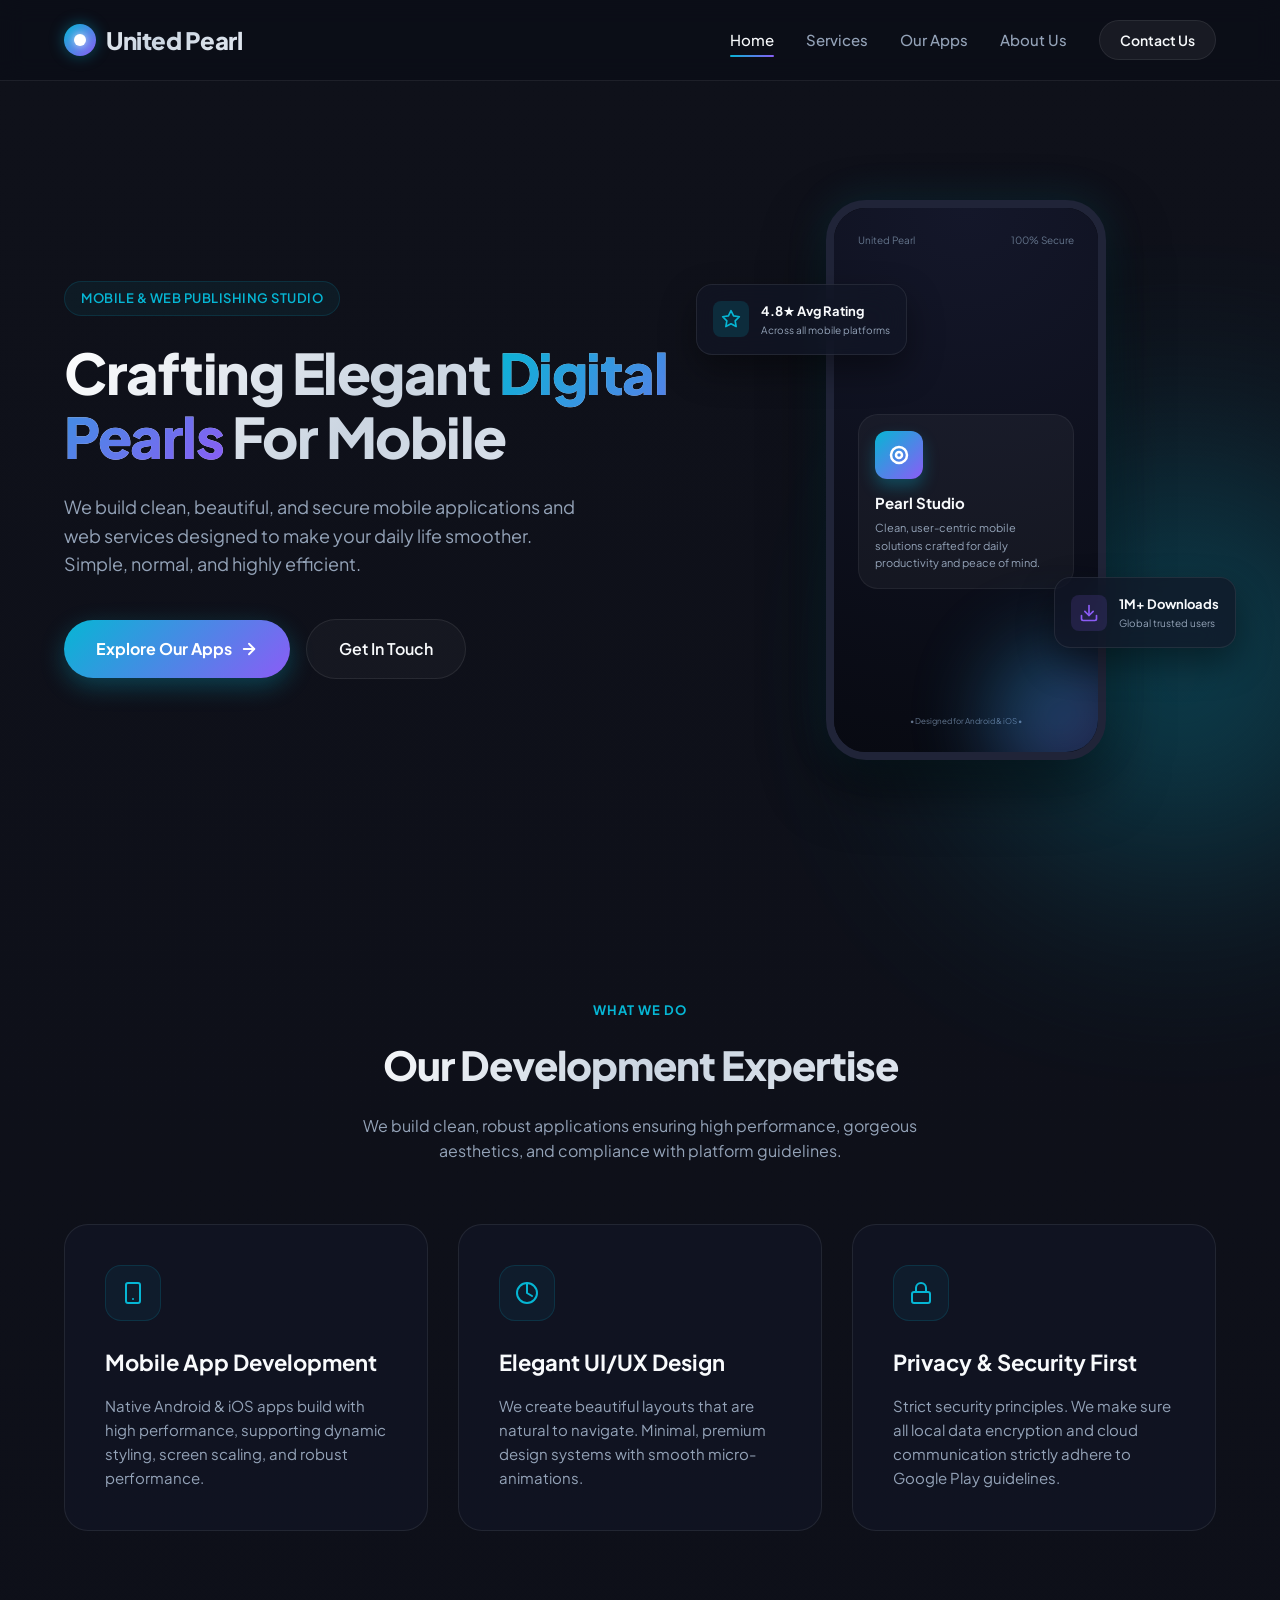
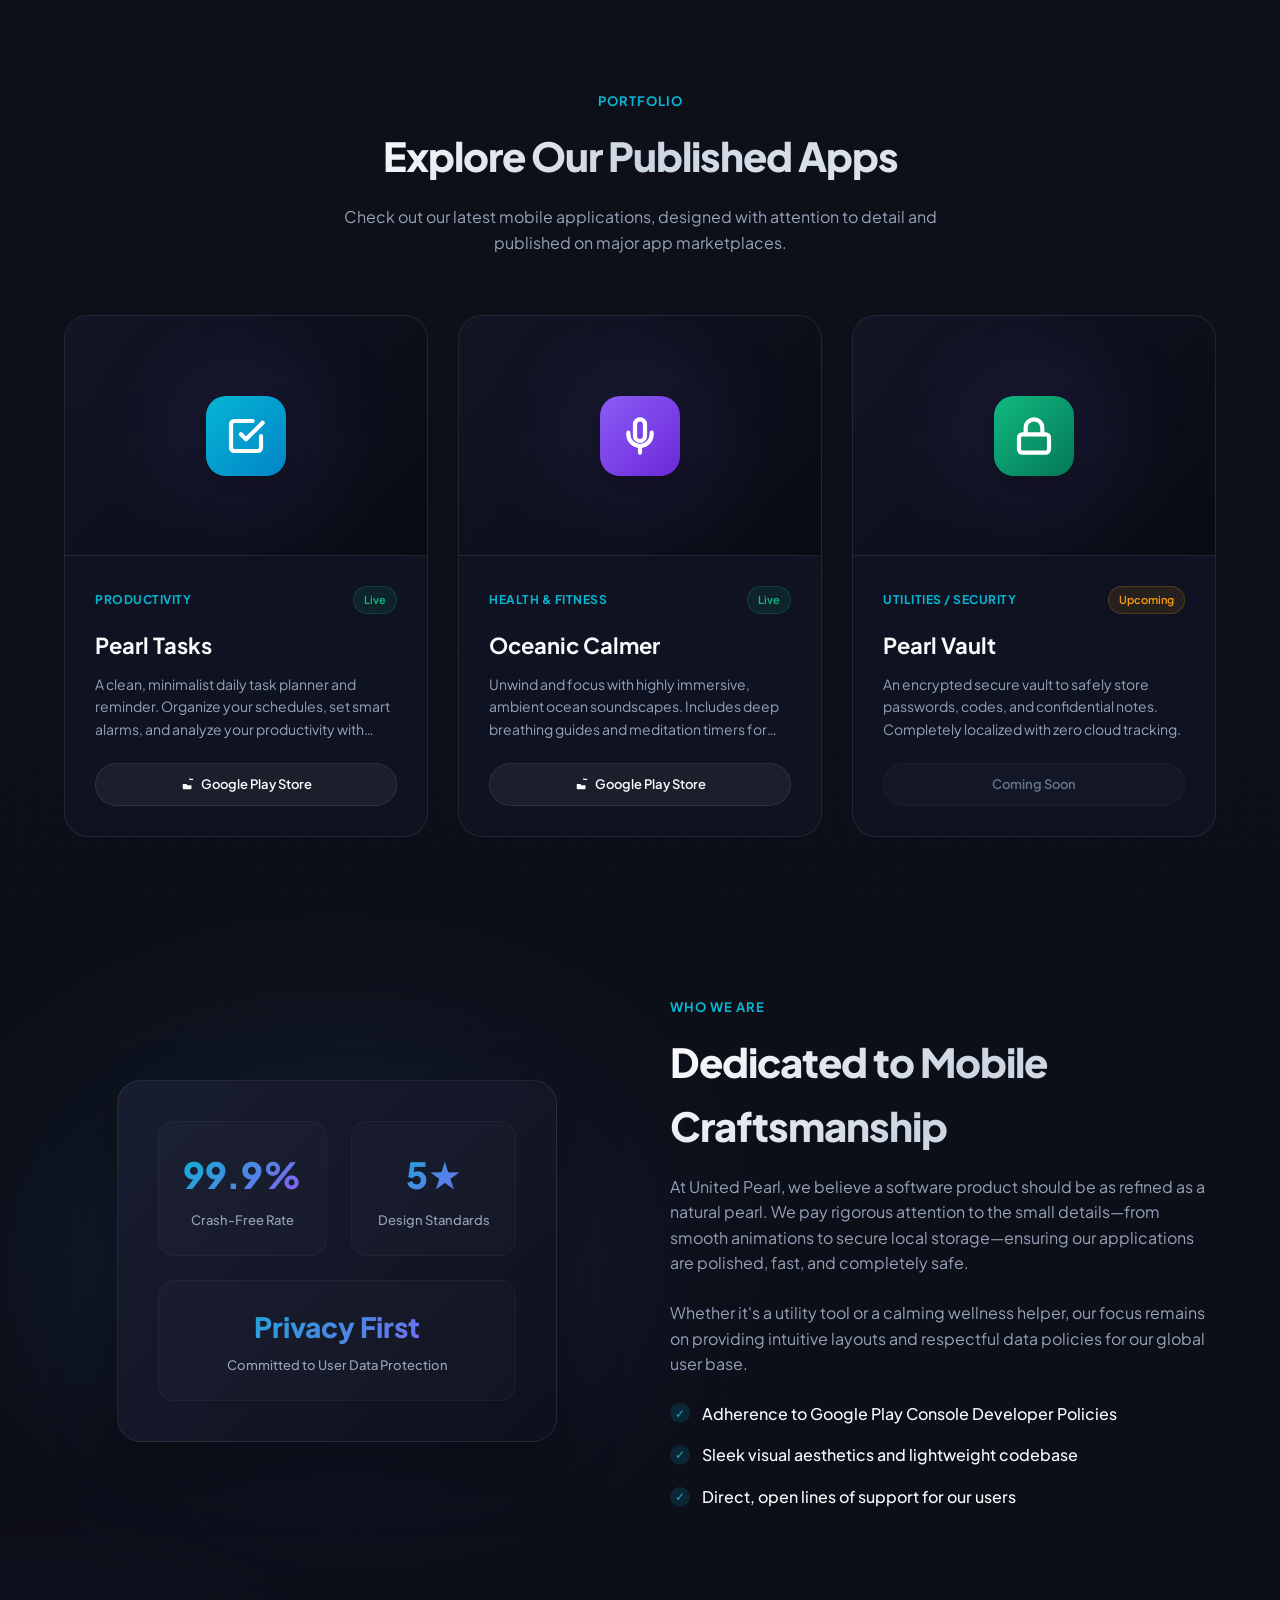
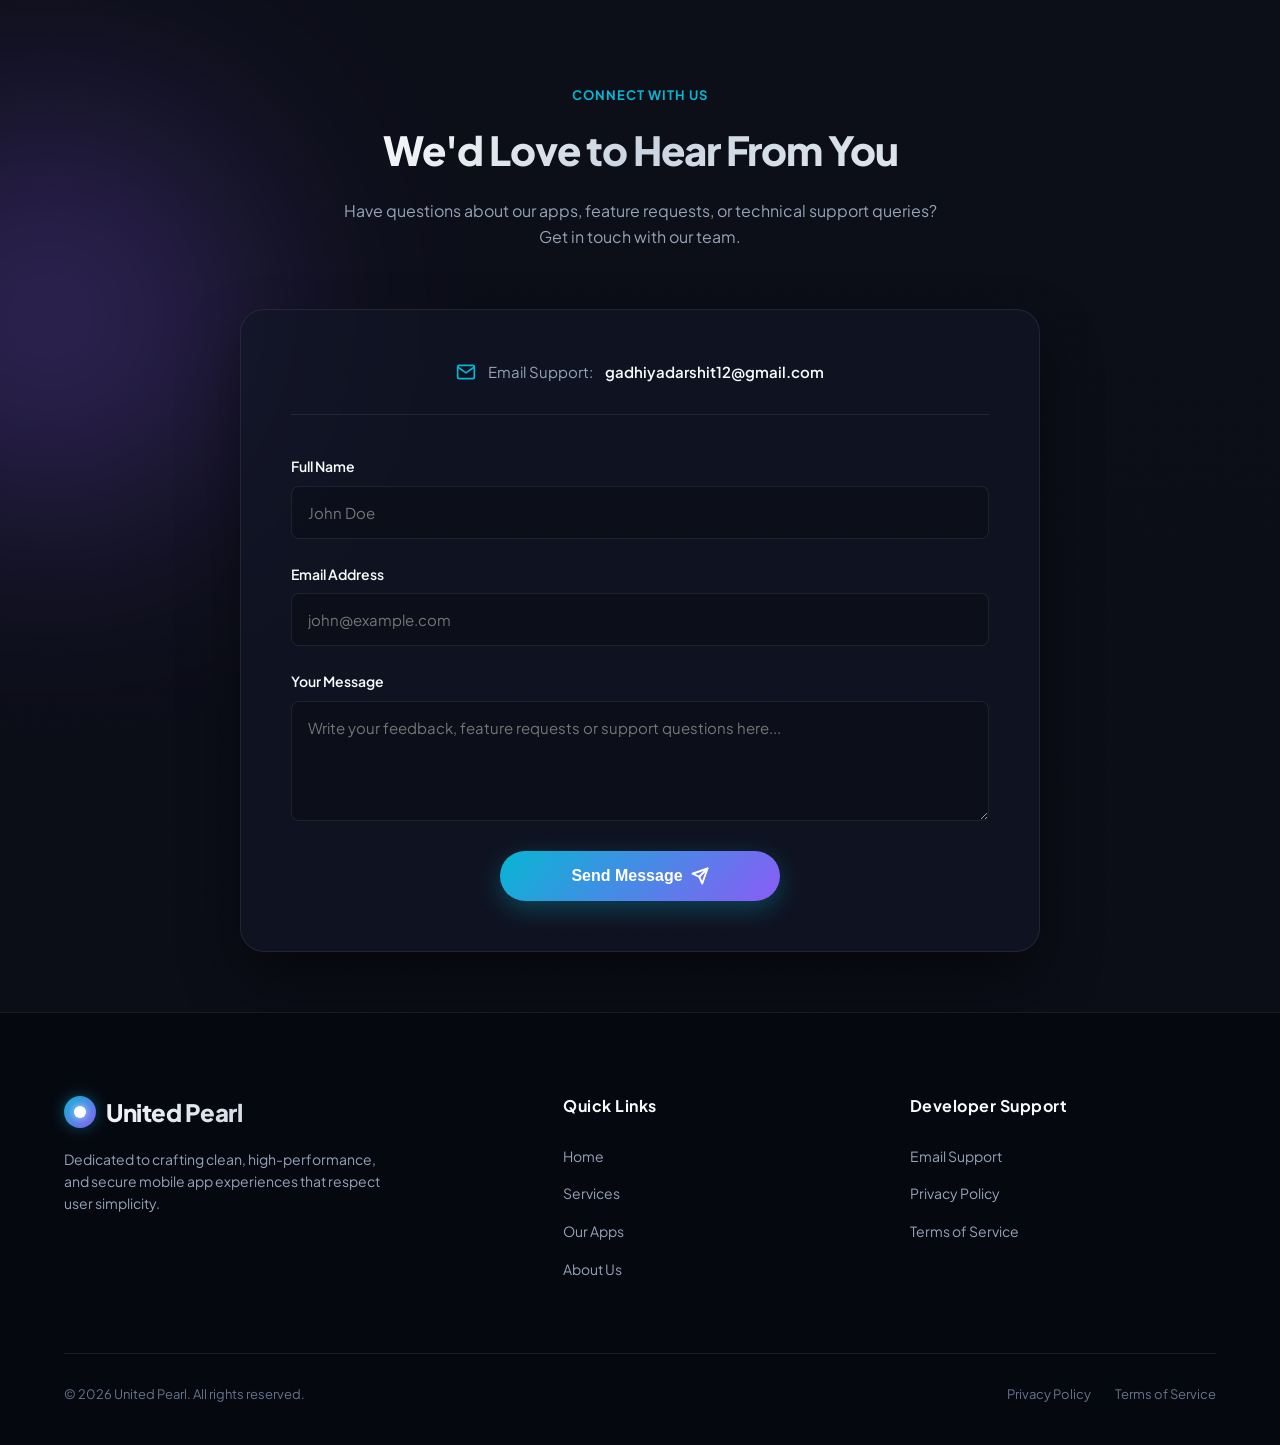
==== index.html @ fc84e96a "Initial commit of United Pearl developer website" ====
<!DOCTYPE html>
<html lang="en">
<head>
  <meta charset="UTF-8">
  <meta name="viewport" content="width=device-width, initial-scale=1.0">
  <title>United Pearl | Premium App Development Studio</title>
  
  <!-- SEO Meta Tags -->
  <meta name="description" content="United Pearl is a modern mobile app and software development studio. We design, craft, and publish high-performance, secure digital experiences for Android and iOS.">
  <meta name="keywords" content="United Pearl, Mobile Apps, Android Developer, iOS Developer, App Studio, Software Development, Privacy-focused Apps">
  <meta name="author" content="United Pearl">
  
  <!-- Favicon -->
  <link rel="icon" type="image/png" href="data:image/svg+xml;utf8,<svg xmlns='http://www.w3.org/2000/svg' viewBox='0 0 100 100'><circle cx='50' cy='50' r='40' fill='%2306b6d4'/><circle cx='50' cy='50' r='15' fill='white'/></svg>">

  <!-- Link Stylesheet -->
  <link rel="stylesheet" href="style.css">
</head>
<body>

  <!-- Background Orbs -->
  <div class="glow-orb-1"></div>
  <div class="glow-orb-2"></div>

  <!-- Navigation Header -->
  <header>
    <div class="container nav-container">
      <a href="index.html" class="logo" id="navLogo">
        <div class="logo-icon"></div>
        United Pearl
      </a>
      
      <button class="burger-menu" id="burgerToggle" aria-label="Toggle navigation menu">
        <span></span>
        <span></span>
        <span></span>
      </button>

      <ul class="nav-menu">
        <li><a href="#home" class="nav-link active">Home</a></li>
        <li><a href="#services" class="nav-link">Services</a></li>
        <li><a href="#apps" class="nav-link">Our Apps</a></li>
        <li><a href="#about" class="nav-link">About Us</a></li>
        <li><a href="#contact" class="btn-contact-nav">Contact Us</a></li>
      </ul>
    </div>
  </header>

  <!-- Hero Section -->
  <section id="home" class="hero">
    <div class="container hero-grid">
      <div class="hero-content">
        <span class="hero-tagline">Mobile & Web Publishing Studio</span>
        <h1 class="hero-title">Crafting Elegant <span>Digital Pearls</span> For Mobile</h1>
        <p class="hero-desc">We build clean, beautiful, and secure mobile applications and web services designed to make your daily life smoother. Simple, normal, and highly efficient.</p>
        <div class="hero-cta">
          <a href="#apps" class="btn-primary">
            Explore Our Apps
            <svg width="18" height="18" viewBox="0 0 24 24" fill="none" stroke="currentColor" stroke-width="2.5" stroke-linecap="round" stroke-linejoin="round"><line x1="5" y1="12" x2="19" y2="12"></line><polyline points="12 5 19 12 12 19"></polyline></svg>
          </a>
          <a href="#contact" class="btn-secondary">Get In Touch</a>
        </div>
      </div>
      
      <div class="hero-art-container">
        <!-- Floating Card 1 -->
        <div class="hero-floating-card card-1">
          <div class="floating-icon">
            <svg width="20" height="20" viewBox="0 0 24 24" fill="none" stroke="currentColor" stroke-width="2" stroke-linecap="round" stroke-linejoin="round"><polygon points="12 2 15.09 8.26 22 9.27 17 14.14 18.18 21.02 12 17.77 5.82 21.02 7 14.14 2 9.27 8.91 8.26 12 2"></polygon></svg>
          </div>
          <div>
            <div class="floating-text-title">4.8★ Avg Rating</div>
            <div class="floating-text-desc">Across all mobile platforms</div>
          </div>
        </div>

        <!-- Phone Mockup -->
        <div class="hero-phone-mockup">
          <div class="hero-phone-screen">
            <div class="phone-header">
              <span>United Pearl</span>
              <span>100% Secure</span>
            </div>
            
            <div class="phone-home-card">
              <div class="phone-icon-large">
                <svg width="24" height="24" viewBox="0 0 24 24" fill="none" stroke="white" stroke-width="2.5"><circle cx='12' cy='12' r='8'/><circle cx='12' cy='12' r='3'/></svg>
              </div>
              <div class="phone-app-title">Pearl Studio</div>
              <div class="phone-app-desc">Clean, user-centric mobile solutions crafted for daily productivity and peace of mind.</div>
            </div>
            
            <div class="phone-header" style="justify-content: center; font-size: 8px;">
              <span>• Designed for Android & iOS •</span>
            </div>
          </div>
          <div class="phone-glow-elements"></div>
        </div>

        <!-- Floating Card 2 -->
        <div class="hero-floating-card card-2">
          <div class="floating-icon" style="color: var(--accent-secondary); background: rgba(139, 92, 246, 0.15)">
            <svg width="20" height="20" viewBox="0 0 24 24" fill="none" stroke="currentColor" stroke-width="2" stroke-linecap="round" stroke-linejoin="round"><path d="M21 15v4a2 2 0 0 1-2 2H5a2 2 0 0 1-2-2v-4"></path><polyline points="7 10 12 15 17 10"></polyline><line x1="12" y1="15" x2="12" y2="3"></line></svg>
          </div>
          <div>
            <div class="floating-text-title">1M+ Downloads</div>
            <div class="floating-text-desc">Global trusted users</div>
          </div>
        </div>
      </div>
    </div>
  </section>

  <!-- Services Section -->
  <section id="services">
    <div class="container">
      <div class="section-header">
        <span class="section-tag">What We Do</span>
        <h2 class="section-title">Our Development Expertise</h2>
        <p class="section-desc">We build clean, robust applications ensuring high performance, gorgeous aesthetics, and compliance with platform guidelines.</p>
      </div>

      <div class="services-grid">
        <!-- Service 1 -->
        <div class="service-card">
          <div class="service-icon">
            <svg width="24" height="24" viewBox="0 0 24 24" fill="none" stroke="currentColor" stroke-width="2" stroke-linecap="round" stroke-linejoin="round"><rect x="5" y="2" width="14" height="20" rx="2" ry="2"></rect><line x1="12" y1="18" x2="12.01" y2="18"></line></svg>
          </div>
          <h3 class="service-title">Mobile App Development</h3>
          <p class="service-desc">Native Android & iOS apps build with high performance, supporting dynamic styling, screen scaling, and robust performance.</p>
        </div>

        <!-- Service 2 -->
        <div class="service-card">
          <div class="service-icon">
            <svg width="24" height="24" viewBox="0 0 24 24" fill="none" stroke="currentColor" stroke-width="2" stroke-linecap="round" stroke-linejoin="round"><path d="M12 22C17.5228 22 22 17.5228 22 12C22 6.47715 17.5228 2 12 2C6.47715 2 2 6.47715 2 12C2 17.5228 6.47715 22 12 22Z"></path><path d="M12 2V12L17 15"></path></svg>
          </div>
          <h3 class="service-title">Elegant UI/UX Design</h3>
          <p class="service-desc">We create beautiful layouts that are natural to navigate. Minimal, premium design systems with smooth micro-animations.</p>
        </div>

        <!-- Service 3 -->
        <div class="service-card">
          <div class="service-icon">
            <svg width="24" height="24" viewBox="0 0 24 24" fill="none" stroke="currentColor" stroke-width="2" stroke-linecap="round" stroke-linejoin="round"><rect x="3" y="11" width="18" height="11" rx="2" ry="2"></rect><path d="M7 11V7a5 5 0 0 1 10 0v4"></path></svg>
          </div>
          <h3 class="service-title">Privacy & Security First</h3>
          <p class="service-desc">Strict security principles. We make sure all local data encryption and cloud communication strictly adhere to Google Play guidelines.</p>
        </div>
      </div>
    </div>
  </section>

  <!-- Our Apps Section -->
  <section id="apps">
    <div class="container">
      <div class="section-header">
        <span class="section-tag">Portfolio</span>
        <h2 class="section-title">Explore Our Published Apps</h2>
        <p class="section-desc">Check out our latest mobile applications, designed with attention to detail and published on major app marketplaces.</p>
      </div>

      <div class="portfolio-grid">
        <!-- App 1: Pearl Tasks -->
        <div class="app-card">
          <div class="app-preview-box">
            <div class="app-showcase-icon icon-pearl-task">
              <svg width="40" height="40" viewBox="0 0 24 24" fill="none" stroke="currentColor" stroke-width="2.5" stroke-linecap="round" stroke-linejoin="round"><polyline points="9 11 12 14 22 4"></polyline><path d="M21 12v7a2 2 0 0 1-2 2H5a2 2 0 0 1-2-2V5a2 2 0 0 1 2-2h11"></path></svg>
            </div>
          </div>
          <div class="app-details">
            <div class="app-meta">
              <span class="app-category">Productivity</span>
              <span class="app-badge-status status-live">Live</span>
            </div>
            <h3 class="app-card-title">Pearl Tasks</h3>
            <p class="app-card-desc">A clean, minimalist daily task planner and reminder. Organize your schedules, set smart alarms, and analyze your productivity with clean stats.</p>
            <div class="app-links">
              <a href="#" class="btn-app-store primary">
                <svg width="14" height="14" viewBox="0 0 24 24" fill="currentColor"><path d="M3 5.25v13.5c0 .69.56 1.25 1.25 1.25H10v-8H3zm11.25-8H14v8h7V4.25c0-.69-.56-1.25-1.25-1.25h-5.5zM3 14v5.75c0 .69.56 1.25 1.25 1.25h12.5c.69 0 1.25-.56 1.25-1.25V14H3z"/></svg>
                Google Play Store
              </a>
            </div>
          </div>
        </div>

        <!-- App 2: Oceanic Calmer -->
        <div class="app-card">
          <div class="app-preview-box">
            <div class="app-showcase-icon icon-pearl-sound">
              <svg width="40" height="40" viewBox="0 0 24 24" fill="none" stroke="currentColor" stroke-width="2.5" stroke-linecap="round" stroke-linejoin="round"><path d="M12 2a3 3 0 0 0-3 3v7a3 3 0 0 0 6 0V5a3 3 0 0 0-3-3Z"></path><path d="M19 10v1a7 7 0 0 1-14 0v-1"></path><line x1="12" y1="19" x2="12" y2="22"></line></svg>
            </div>
          </div>
          <div class="app-details">
            <div class="app-meta">
              <span class="app-category">Health & Fitness</span>
              <span class="app-badge-status status-live">Live</span>
            </div>
            <h3 class="app-card-title">Oceanic Calmer</h3>
            <p class="app-card-desc">Unwind and focus with highly immersive, ambient ocean soundscapes. Includes deep breathing guides and meditation timers for stress relief.</p>
            <div class="app-links">
              <a href="#" class="btn-app-store primary">
                <svg width="14" height="14" viewBox="0 0 24 24" fill="currentColor"><path d="M3 5.25v13.5c0 .69.56 1.25 1.25 1.25H10v-8H3zm11.25-8H14v8h7V4.25c0-.69-.56-1.25-1.25-1.25h-5.5zM3 14v5.75c0 .69.56 1.25 1.25 1.25h12.5c.69 0 1.25-.56 1.25-1.25V14H3z"/></svg>
                Google Play Store
              </a>
            </div>
          </div>
        </div>

        <!-- App 3: Pearl Vault -->
        <div class="app-card">
          <div class="app-preview-box">
            <div class="app-showcase-icon icon-pearl-wallet">
              <svg width="40" height="40" viewBox="0 0 24 24" fill="none" stroke="currentColor" stroke-width="2.5" stroke-linecap="round" stroke-linejoin="round"><rect x="3" y="11" width="18" height="11" rx="2" ry="2"></rect><path d="M7 11V7a5 5 0 0 1 10 0v4"></path></svg>
            </div>
          </div>
          <div class="app-details">
            <div class="app-meta">
              <span class="app-category">Utilities / Security</span>
              <span class="app-badge-status status-upcoming">Upcoming</span>
            </div>
            <h3 class="app-card-title">Pearl Vault</h3>
            <p class="app-card-desc">An encrypted secure vault to safely store passwords, codes, and confidential notes. Completely localized with zero cloud tracking.</p>
            <div class="app-links">
              <a href="#" class="btn-app-store muted" onclick="return false;">
                Coming Soon
              </a>
            </div>
          </div>
        </div>
      </div>
    </div>
  </section>

  <!-- About Section -->
  <section id="about">
    <div class="container about-grid">
      <div class="about-img-frame">
        <div class="about-img-backdrop"></div>
        <div class="about-visual">
          <div class="about-stat-row">
            <div class="stat-item">
              <div class="stat-number">99.9%</div>
              <div class="stat-label">Crash-Free Rate</div>
            </div>
            <div class="stat-item">
              <div class="stat-number">5★</div>
              <div class="stat-label">Design Standards</div>
            </div>
            <div class="stat-item" style="grid-column: span 2;">
              <div class="stat-number" style="font-size: 28px;">Privacy First</div>
              <div class="stat-label">Committed to User Data Protection</div>
            </div>
          </div>
        </div>
      </div>

      <div class="about-content">
        <span class="section-tag" style="text-align: left; margin-left: 0;">Who We Are</span>
        <h2 class="section-title" style="text-align: left; margin-left: 0;">Dedicated to Mobile Craftsmanship</h2>
        <p>At United Pearl, we believe a software product should be as refined as a natural pearl. We pay rigorous attention to the small details—from smooth animations to secure local storage—ensuring our applications are polished, fast, and completely safe.</p>
        <p>Whether it's a utility tool or a calming wellness helper, our focus remains on providing intuitive layouts and respectful data policies for our global user base.</p>
        
        <ul class="about-features">
          <li>
            <span>✓</span> Adherence to Google Play Console Developer Policies
          </li>
          <li>
            <span>✓</span> Sleek visual aesthetics and lightweight codebase
          </li>
          <li>
            <span>✓</span> Direct, open lines of support for our users
          </li>
        </ul>
      </div>
    </div>
  </section>

  <!-- Contact Section -->
  <section id="contact">
    <div class="container">
      <div class="section-header">
        <span class="section-tag">Connect With Us</span>
        <h2 class="section-title">We'd Love to Hear From You</h2>
        <p class="section-desc">Have questions about our apps, feature requests, or technical support queries? Get in touch with our team.</p>
      </div>

      <div class="contact-container">
        <div class="contact-info-summary">
          <div class="contact-item">
            <svg width="20" height="20" viewBox="0 0 24 24" fill="none" stroke="currentColor" stroke-width="2" stroke-linecap="round" stroke-linejoin="round"><path d="M4 4h16c1.1 0 2 .9 2 2v12c0 1.1-.9 2-2 2H4c-1.1 0-2-.9-2-2V6c0-1.1.9-2 2-2z"></path><polyline points="22,6 12,13 2,6"></polyline></svg>
            <span>Email Support:</span>
            <a href="mailto:gadhiyadarshit12@gmail.com">gadhiyadarshit12@gmail.com</a>
          </div>
        </div>

        <form id="contactForm" novalidate>
          <div class="form-group">
            <label for="name" class="form-label">Full Name</label>
            <input type="text" id="name" class="form-control" placeholder="John Doe" required>
          </div>

          <div class="form-group">
            <label for="email" class="form-label">Email Address</label>
            <input type="email" id="email" class="form-control" placeholder="john@example.com" required>
          </div>

          <div class="form-group">
            <label for="message" class="form-label">Your Message</label>
            <textarea id="message" class="form-control" placeholder="Write your feedback, feature requests or support questions here..." required></textarea>
          </div>

          <div class="form-submit-container">
            <button type="submit" class="btn-primary btn-submit">
              Send Message
              <svg width="18" height="18" viewBox="0 0 24 24" fill="none" stroke="currentColor" stroke-width="2.5" stroke-linecap="round" stroke-linejoin="round"><line x1="22" y1="2" x2="11" y2="13"></line><polygon points="22 2 15 22 11 13 2 9 22 2"></polygon></svg>
            </button>
          </div>
          
          <div id="formMessage" class="form-message"></div>
        </form>
      </div>
    </div>
  </section>

  <!-- Footer -->
  <footer>
    <div class="container">
      <div class="footer-grid">
        <div>
          <a href="index.html" class="logo" style="margin-bottom: 16px;">
            <div class="logo-icon"></div>
            United Pearl
          </a>
          <p class="footer-brand-desc">Dedicated to crafting clean, high-performance, and secure mobile app experiences that respect user simplicity.</p>
        </div>
        
        <div>
          <h4 class="footer-title">Quick Links</h4>
          <ul class="footer-links">
            <li><a href="#home">Home</a></li>
            <li><a href="#services">Services</a></li>
            <li><a href="#apps">Our Apps</a></li>
            <li><a href="#about">About Us</a></li>
          </ul>
        </div>
        
        <div>
          <h4 class="footer-title">Developer Support</h4>
          <ul class="footer-links">
            <li><a href="mailto:gadhiyadarshit12@gmail.com">Email Support</a></li>
            <li><a href="privacy.html">Privacy Policy</a></li>
            <li><a href="terms.html">Terms of Service</a></li>
          </ul>
        </div>
      </div>

      <div class="footer-bottom">
        <span class="footer-copy">&copy; 2026 United Pearl. All rights reserved.</span>
        <div class="footer-meta-links">
          <a href="privacy.html">Privacy Policy</a>
          <a href="terms.html">Terms of Service</a>
        </div>
      </div>
    </div>
  </footer>

  <!-- Include Script -->
  <script src="script.js"></script>
</body>
</html>
---- style.css ----
/* Import Plus Jakarta Sans from Google Fonts */
@import url('https://fonts.googleapis.com/css2?family=Plus+Jakarta+Sans:wght@300;400;500;600;700;800&display=swap');

:root {
  --font-sans: 'Plus Jakarta Sans', -apple-system, BlinkMacSystemFont, 'Segoe UI', Roboto, Oxygen, Ubuntu, Cantarell, sans-serif;
  
  /* Color Palette - Pearl-themed Dark Mode */
  --bg-main: #0b0d17;
  --bg-surface: rgba(18, 22, 38, 0.7);
  --bg-surface-hover: rgba(28, 34, 56, 0.9);
  --border-color: rgba(255, 255, 255, 0.08);
  --border-focus: rgba(6, 182, 212, 0.5);
  
  /* Accent Colors */
  --accent-primary: #06b6d4;     /* Electric Cyan */
  --accent-secondary: #8b5cf6;   /* Purple Pearl */
  --accent-glow: rgba(6, 182, 212, 0.15);
  --accent-glow-purple: rgba(139, 92, 246, 0.15);
  
  /* Text Colors */
  --text-primary: #f8fafc;       /* Off-White */
  --text-secondary: #94a3b8;     /* Slate Gray */
  --text-muted: #64748b;         /* Dark Slate Gray */
  
  /* Gradients */
  --grad-primary: linear-gradient(135deg, #06b6d4 0%, #8b5cf6 100%);
  --grad-pearl: linear-gradient(135deg, #ffffff 0%, #cbd5e1 50%, #e2e8f0 100%);
  --grad-dark: linear-gradient(180deg, #0f111a 0%, #0b0d17 100%);
  
  /* Sizes & Spacing */
  --radius-sm: 8px;
  --radius-md: 16px;
  --radius-lg: 24px;
  
  --transition-fast: 0.2s cubic-bezier(0.4, 0, 0.2, 1);
  --transition-normal: 0.3s cubic-bezier(0.4, 0, 0.2, 1);
}

/* Base resets & styles */
* {
  box-sizing: border-box;
  margin: 0;
  padding: 0;
}

html {
  scroll-behavior: smooth;
}

body {
  font-family: var(--font-sans);
  background-color: var(--bg-main);
  background-image: var(--grad-dark);
  color: var(--text-primary);
  line-height: 1.6;
  overflow-x: hidden;
  position: relative;
  min-height: 100vh;
}

/* Background Glowing Orbs */
.glow-orb-1, .glow-orb-2 {
  position: absolute;
  width: 400px;
  height: 400px;
  border-radius: 50%;
  filter: blur(120px);
  z-index: -1;
  pointer-events: none;
  opacity: 0.3;
}

.glow-orb-1 {
  background: var(--accent-primary);
  top: 10%;
  right: -100px;
}

.glow-orb-2 {
  background: var(--accent-secondary);
  bottom: 20%;
  left: -150px;
}

/* Utility Layouts */
.container {
  width: 100%;
  max-width: 1200px;
  margin: 0 auto;
  padding: 0 24px;
}

section {
  padding: 100px 0 60px 0;
  position: relative;
}

/* Navigation Bar */
header {
  position: fixed;
  top: 0;
  left: 0;
  right: 0;
  z-index: 1000;
  background: rgba(11, 13, 23, 0.7);
  backdrop-filter: blur(12px);
  -webkit-backdrop-filter: blur(12px);
  border-bottom: 1px solid var(--border-color);
  transition: var(--transition-fast);
}

header.scrolled {
  background: rgba(8, 10, 18, 0.9);
  padding: 8px 0;
  box-shadow: 0 10px 30px rgba(0, 0, 0, 0.3);
}

.nav-container {
  display: flex;
  justify-content: space-between;
  align-items: center;
  height: 80px;
  transition: var(--transition-fast);
}

header.scrolled .nav-container {
  height: 64px;
}

.logo {
  display: flex;
  align-items: center;
  gap: 10px;
  text-decoration: none;
  font-weight: 800;
  font-size: 24px;
  background: var(--grad-pearl);
  -webkit-background-clip: text;
  -webkit-text-fill-color: transparent;
  letter-spacing: -0.5px;
}

.logo-icon {
  width: 32px;
  height: 32px;
  background: var(--grad-primary);
  border-radius: 50%;
  display: flex;
  align-items: center;
  justify-content: center;
  position: relative;
  box-shadow: 0 0 15px rgba(6, 182, 212, 0.4);
}

.logo-icon::after {
  content: '';
  width: 12px;
  height: 12px;
  background: #fff;
  border-radius: 50%;
  box-shadow: 0 0 8px rgba(255, 255, 255, 0.8);
}

.nav-menu {
  display: flex;
  list-style: none;
  gap: 32px;
  align-items: center;
}

.nav-link {
  text-decoration: none;
  color: var(--text-secondary);
  font-size: 15px;
  font-weight: 500;
  transition: var(--transition-fast);
  position: relative;
  padding: 8px 0;
}

.nav-link:hover, .nav-link.active {
  color: var(--text-primary);
}

.nav-link::after {
  content: '';
  position: absolute;
  bottom: 0;
  left: 0;
  width: 0;
  height: 2px;
  background: var(--grad-primary);
  transition: var(--transition-fast);
  border-radius: 2px;
}

.nav-link:hover::after, .nav-link.active::after {
  width: 100%;
}

.btn-contact-nav {
  background: rgba(255, 255, 255, 0.05);
  border: 1px solid var(--border-color);
  color: var(--text-primary);
  padding: 10px 20px;
  border-radius: 30px;
  font-weight: 600;
  font-size: 14px;
  cursor: pointer;
  transition: var(--transition-fast);
  text-decoration: none;
}

.btn-contact-nav:hover {
  background: var(--text-primary);
  color: var(--bg-main);
  box-shadow: 0 4px 20px rgba(255, 255, 255, 0.1);
  transform: translateY(-1px);
}

/* Burger Menu button */
.burger-menu {
  display: none;
  flex-direction: column;
  justify-content: space-between;
  width: 24px;
  height: 18px;
  background: transparent;
  border: none;
  cursor: pointer;
  z-index: 1001;
}

.burger-menu span {
  width: 100%;
  height: 2px;
  background-color: var(--text-primary);
  border-radius: 2px;
  transition: var(--transition-fast);
}

/* Hero Section */
.hero {
  min-height: 100vh;
  display: flex;
  align-items: center;
  padding-top: 120px;
  position: relative;
}

.hero-grid {
  display: grid;
  grid-template-columns: 1.1fr 0.9fr;
  gap: 40px;
  align-items: center;
}

.hero-tagline {
  display: inline-block;
  padding: 6px 16px;
  background: rgba(6, 182, 212, 0.06);
  border: 1px solid rgba(6, 182, 212, 0.15);
  color: var(--accent-primary);
  border-radius: 100px;
  font-size: 13px;
  font-weight: 600;
  margin-bottom: 24px;
  letter-spacing: 0.5px;
  text-transform: uppercase;
}

.hero-title {
  font-size: 56px;
  font-weight: 800;
  line-height: 1.15;
  margin-bottom: 24px;
  letter-spacing: -1.5px;
  background: var(--grad-pearl);
  -webkit-background-clip: text;
  -webkit-text-fill-color: transparent;
}

.hero-title span {
  background: var(--grad-primary);
  -webkit-background-clip: text;
  -webkit-text-fill-color: transparent;
}

.hero-desc {
  font-size: 18px;
  color: var(--text-secondary);
  margin-bottom: 40px;
  max-width: 520px;
}

.hero-cta {
  display: flex;
  gap: 16px;
  align-items: center;
}

.btn-primary {
  background: var(--grad-primary);
  color: #fff;
  border: none;
  padding: 16px 32px;
  border-radius: 30px;
  font-size: 16px;
  font-weight: 700;
  cursor: pointer;
  transition: var(--transition-normal);
  text-decoration: none;
  box-shadow: 0 8px 25px rgba(6, 182, 212, 0.3);
  display: inline-flex;
  align-items: center;
  gap: 8px;
}

.btn-primary:hover {
  transform: translateY(-2px);
  box-shadow: 0 12px 30px rgba(6, 182, 212, 0.5);
}

.btn-secondary {
  background: rgba(255, 255, 255, 0.03);
  border: 1px solid var(--border-color);
  color: var(--text-primary);
  padding: 16px 32px;
  border-radius: 30px;
  font-size: 16px;
  font-weight: 600;
  cursor: pointer;
  transition: var(--transition-normal);
  text-decoration: none;
  display: inline-flex;
  align-items: center;
  gap: 8px;
}

.btn-secondary:hover {
  background: rgba(255, 255, 255, 0.08);
  border-color: var(--text-secondary);
  transform: translateY(-2px);
}

/* Hero Art - Premium Pearl Display */
.hero-art-container {
  display: flex;
  justify-content: center;
  align-items: center;
  position: relative;
}

.hero-phone-mockup {
  position: relative;
  width: 280px;
  height: 560px;
  background: #06070d;
  border: 8px solid #202438;
  border-radius: 40px;
  box-shadow: 0 25px 60px rgba(0, 0, 0, 0.6), 
              0 0 40px rgba(6, 182, 212, 0.15);
  overflow: hidden;
  z-index: 2;
}

.hero-phone-screen {
  width: 100%;
  height: 100%;
  background: radial-gradient(circle at top, #14172a 0%, #080a12 100%);
  display: flex;
  flex-direction: column;
  justify-content: space-between;
  padding: 24px;
}

.phone-header {
  display: flex;
  justify-content: space-between;
  align-items: center;
  font-size: 10px;
  color: var(--text-muted);
}

.phone-home-card {
  background: rgba(255, 255, 255, 0.04);
  border: 1px solid rgba(255, 255, 255, 0.06);
  border-radius: 20px;
  padding: 16px;
  margin-top: 40px;
}

.phone-icon-large {
  width: 48px;
  height: 48px;
  background: var(--grad-primary);
  border-radius: 12px;
  margin-bottom: 12px;
  display: flex;
  align-items: center;
  justify-content: center;
  box-shadow: 0 8px 16px rgba(6, 182, 212, 0.3);
}

.phone-app-title {
  font-size: 15px;
  font-weight: 700;
  margin-bottom: 4px;
}

.phone-app-desc {
  font-size: 11px;
  color: var(--text-secondary);
}

.phone-glow-elements {
  position: absolute;
  width: 150px;
  height: 150px;
  background: var(--grad-primary);
  filter: blur(40px);
  border-radius: 50%;
  bottom: -40px;
  right: -40px;
  opacity: 0.4;
  pointer-events: none;
}

.hero-floating-card {
  position: absolute;
  background: var(--bg-surface);
  backdrop-filter: blur(16px);
  border: 1px solid var(--border-color);
  padding: 16px;
  border-radius: 16px;
  display: flex;
  align-items: center;
  gap: 12px;
  box-shadow: 0 15px 35px rgba(0, 0, 0, 0.4);
  z-index: 3;
}

.hero-floating-card.card-1 {
  top: 15%;
  left: -20px;
  animation: float 5s ease-in-out infinite;
}

.hero-floating-card.card-2 {
  bottom: 20%;
  right: -20px;
  animation: float 5s ease-in-out infinite 2.5s;
}

.floating-icon {
  width: 36px;
  height: 36px;
  background: rgba(6, 182, 212, 0.15);
  border-radius: 8px;
  display: flex;
  align-items: center;
  justify-content: center;
  color: var(--accent-primary);
}

.floating-text-title {
  font-size: 13px;
  font-weight: 700;
}

.floating-text-desc {
  font-size: 10px;
  color: var(--text-secondary);
}

@keyframes float {
  0%, 100% {
    transform: translateY(0);
  }
  50% {
    transform: translateY(-10px);
  }
}

/* Section Header styling */
.section-header {
  text-align: center;
  max-width: 600px;
  margin: 0 auto 60px auto;
}

.section-tag {
  color: var(--accent-primary);
  font-size: 13px;
  font-weight: 700;
  letter-spacing: 1px;
  text-transform: uppercase;
  margin-bottom: 12px;
  display: block;
}

.section-title {
  font-size: 40px;
  font-weight: 800;
  letter-spacing: -1px;
  background: var(--grad-pearl);
  -webkit-background-clip: text;
  -webkit-text-fill-color: transparent;
  margin-bottom: 16px;
}

.section-desc {
  color: var(--text-secondary);
  font-size: 16px;
}

/* Services / Features Section */
.services-grid {
  display: grid;
  grid-template-columns: repeat(auto-fit, minmax(320px, 1fr));
  gap: 30px;
}

.service-card {
  background: var(--bg-surface);
  border: 1px solid var(--border-color);
  padding: 40px;
  border-radius: var(--radius-lg);
  transition: var(--transition-normal);
  position: relative;
  overflow: hidden;
}

.service-card::before {
  content: '';
  position: absolute;
  top: 0;
  left: 0;
  width: 100%;
  height: 100%;
  background: linear-gradient(180deg, rgba(6, 182, 212, 0.05) 0%, rgba(0,0,0,0) 100%);
  opacity: 0;
  transition: var(--transition-normal);
}

.service-card:hover {
  transform: translateY(-5px);
  border-color: rgba(6, 182, 212, 0.3);
  background: var(--bg-surface-hover);
  box-shadow: 0 20px 40px rgba(0, 0, 0, 0.3), 
              0 0 25px rgba(6, 182, 212, 0.05);
}

.service-card:hover::before {
  opacity: 1;
}

.service-icon {
  width: 56px;
  height: 56px;
  background: rgba(6, 182, 212, 0.06);
  border: 1px solid rgba(6, 182, 212, 0.15);
  border-radius: 16px;
  display: flex;
  align-items: center;
  justify-content: center;
  color: var(--accent-primary);
  margin-bottom: 24px;
  font-size: 24px;
  transition: var(--transition-normal);
}

.service-card:hover .service-icon {
  background: var(--grad-primary);
  color: #fff;
  border-color: transparent;
  box-shadow: 0 8px 20px rgba(6, 182, 212, 0.3);
}

.service-title {
  font-size: 22px;
  font-weight: 700;
  margin-bottom: 14px;
}

.service-desc {
  color: var(--text-secondary);
  font-size: 15px;
  line-height: 1.6;
}

/* Portfolio / Apps Section */
.portfolio-grid {
  display: grid;
  grid-template-columns: repeat(auto-fit, minmax(340px, 1fr));
  gap: 30px;
}

.app-card {
  background: var(--bg-surface);
  border: 1px solid var(--border-color);
  border-radius: var(--radius-lg);
  overflow: hidden;
  transition: var(--transition-normal);
}

.app-card:hover {
  transform: translateY(-5px);
  border-color: rgba(139, 92, 246, 0.3);
  background: var(--bg-surface-hover);
  box-shadow: 0 20px 40px rgba(0, 0, 0, 0.4), 
              0 0 25px rgba(139, 92, 246, 0.05);
}

.app-preview-box {
  background: linear-gradient(135deg, rgba(18, 22, 38, 0.9) 0%, rgba(8, 10, 18, 0.9) 100%);
  height: 240px;
  display: flex;
  justify-content: center;
  align-items: center;
  position: relative;
  border-bottom: 1px solid var(--border-color);
  overflow: hidden;
}

.app-preview-box::before {
  content: '';
  position: absolute;
  width: 140px;
  height: 140px;
  background: var(--accent-secondary);
  filter: blur(50px);
  border-radius: 50%;
  opacity: 0.15;
  transition: var(--transition-normal);
}

.app-card:hover .app-preview-box::before {
  opacity: 0.3;
  width: 180px;
  height: 180px;
}

.app-showcase-icon {
  width: 80px;
  height: 80px;
  border-radius: 20px;
  display: flex;
  align-items: center;
  justify-content: center;
  font-size: 36px;
  box-shadow: 0 10px 25px rgba(0, 0, 0, 0.3);
  z-index: 1;
  transition: var(--transition-normal);
}

.app-card:hover .app-showcase-icon {
  transform: scale(1.1) rotate(3deg);
}

/* Unique app colorings */
.icon-pearl-task {
  background: linear-gradient(135deg, #06b6d4 0%, #0284c7 100%);
  color: #fff;
}

.icon-pearl-sound {
  background: linear-gradient(135deg, #8b5cf6 0%, #6d28d9 100%);
  color: #fff;
}

.icon-pearl-wallet {
  background: linear-gradient(135deg, #10b981 0%, #047857 100%);
  color: #fff;
}

.app-details {
  padding: 30px;
}

.app-meta {
  display: flex;
  justify-content: space-between;
  align-items: center;
  margin-bottom: 14px;
}

.app-category {
  font-size: 12px;
  color: var(--accent-primary);
  font-weight: 700;
  text-transform: uppercase;
  letter-spacing: 0.5px;
}

.app-badge-status {
  padding: 4px 10px;
  font-size: 11px;
  border-radius: 20px;
  font-weight: 600;
}

.status-live {
  background: rgba(16, 185, 129, 0.1);
  color: #10b981;
  border: 1px solid rgba(16, 185, 129, 0.2);
}

.status-upcoming {
  background: rgba(245, 158, 11, 0.1);
  color: #f59e0b;
  border: 1px solid rgba(245, 158, 11, 0.2);
}

.app-card-title {
  font-size: 22px;
  font-weight: 700;
  margin-bottom: 10px;
}

.app-card-desc {
  color: var(--text-secondary);
  font-size: 14px;
  margin-bottom: 24px;
  height: 66px;
  overflow: hidden;
  display: -webkit-box;
  -webkit-line-clamp: 3;
  -webkit-box-orient: vertical;
}

.app-links {
  display: flex;
  gap: 12px;
}

.btn-app-store {
  flex: 1;
  padding: 10px 16px;
  border-radius: 30px;
  font-size: 13px;
  font-weight: 600;
  text-decoration: none;
  display: flex;
  align-items: center;
  justify-content: center;
  gap: 6px;
  transition: var(--transition-fast);
}

.btn-app-store.primary {
  background: rgba(255, 255, 255, 0.05);
  border: 1px solid var(--border-color);
  color: var(--text-primary);
}

.btn-app-store.primary:hover {
  background: var(--text-primary);
  color: var(--bg-main);
}

.btn-app-store.muted {
  background: rgba(255, 255, 255, 0.02);
  border: 1px solid rgba(255, 255, 255, 0.04);
  color: var(--text-muted);
  cursor: not-allowed;
}

/* About Us Section */
.about-grid {
  display: grid;
  grid-template-columns: 1fr 1fr;
  gap: 60px;
  align-items: center;
}

.about-img-frame {
  position: relative;
  display: flex;
  justify-content: center;
  align-items: center;
}

.about-img-backdrop {
  position: absolute;
  width: 100%;
  height: 100%;
  background: var(--grad-primary);
  filter: blur(100px);
  border-radius: 50%;
  opacity: 0.15;
}

.about-visual {
  width: 100%;
  max-width: 440px;
  background: linear-gradient(135deg, #181d30 0%, #0d101d 100%);
  border: 1px solid var(--border-color);
  border-radius: var(--radius-lg);
  padding: 40px;
  box-shadow: 0 30px 60px rgba(0, 0, 0, 0.4);
  position: relative;
  z-index: 1;
}

.about-stat-row {
  display: grid;
  grid-template-columns: 1fr 1fr;
  gap: 24px;
}

.stat-item {
  background: rgba(255, 255, 255, 0.02);
  border: 1px solid rgba(255, 255, 255, 0.04);
  padding: 24px;
  border-radius: var(--radius-md);
  text-align: center;
}

.stat-number {
  font-size: 36px;
  font-weight: 800;
  background: var(--grad-primary);
  -webkit-background-clip: text;
  -webkit-text-fill-color: transparent;
  margin-bottom: 6px;
}

.stat-label {
  font-size: 13px;
  color: var(--text-secondary);
  font-weight: 500;
}

.about-content-subtitle {
  font-size: 20px;
  font-weight: 600;
  margin-bottom: 20px;
  color: var(--text-primary);
}

.about-content p {
  color: var(--text-secondary);
  font-size: 16px;
  margin-bottom: 24px;
}

.about-features {
  list-style: none;
}

.about-features li {
  display: flex;
  align-items: center;
  gap: 12px;
  margin-bottom: 16px;
  color: var(--text-primary);
  font-weight: 500;
}

.about-features li span {
  width: 20px;
  height: 20px;
  border-radius: 50%;
  background: rgba(6, 182, 212, 0.15);
  color: var(--accent-primary);
  display: flex;
  align-items: center;
  justify-content: center;
  font-size: 12px;
}

/* Contact Section & Form */
.contact-container {
  max-width: 800px;
  margin: 0 auto;
  background: var(--bg-surface);
  border: 1px solid var(--border-color);
  border-radius: var(--radius-lg);
  padding: 50px;
  box-shadow: 0 30px 60px rgba(0, 0, 0, 0.4);
  position: relative;
  z-index: 1;
}

.contact-info-summary {
  display: flex;
  justify-content: center;
  gap: 40px;
  margin-bottom: 40px;
  border-bottom: 1px solid var(--border-color);
  padding-bottom: 30px;
  flex-wrap: wrap;
}

.contact-item {
  display: flex;
  align-items: center;
  gap: 12px;
  color: var(--text-secondary);
  font-size: 15px;
}

.contact-item svg {
  color: var(--accent-primary);
}

.contact-item a {
  color: var(--text-primary);
  text-decoration: none;
  font-weight: 600;
  transition: var(--transition-fast);
}

.contact-item a:hover {
  color: var(--accent-primary);
}

.form-group {
  margin-bottom: 24px;
}

.form-label {
  display: block;
  font-size: 14px;
  font-weight: 600;
  margin-bottom: 8px;
  color: var(--text-primary);
}

.form-control {
  width: 100%;
  background: rgba(0, 0, 0, 0.2);
  border: 1px solid var(--border-color);
  padding: 16px;
  border-radius: var(--radius-sm);
  color: #fff;
  font-family: var(--font-sans);
  font-size: 15px;
  transition: var(--transition-fast);
}

.form-control:focus {
  outline: none;
  border-color: var(--accent-primary);
  box-shadow: 0 0 10px rgba(6, 182, 212, 0.2);
  background: rgba(0, 0, 0, 0.35);
}

textarea.form-control {
  resize: vertical;
  min-height: 120px;
}

.form-submit-container {
  display: flex;
  justify-content: center;
}

.btn-submit {
  width: 100%;
  max-width: 280px;
  justify-content: center;
}

.form-message {
  margin-top: 16px;
  padding: 12px;
  border-radius: var(--radius-sm);
  font-size: 14px;
  text-align: center;
  display: none;
}

.form-message.success {
  display: block;
  background: rgba(16, 185, 129, 0.1);
  color: #10b981;
  border: 1px solid rgba(16, 185, 129, 0.2);
}

.form-message.error {
  display: block;
  background: rgba(239, 68, 68, 0.1);
  color: #ef4444;
  border: 1px solid rgba(239, 68, 68, 0.2);
}

/* Footer styling */
footer {
  background: #060810;
  border-top: 1px solid var(--border-color);
  padding: 80px 0 40px 0;
  position: relative;
  z-index: 1;
}

.footer-grid {
  display: grid;
  grid-template-columns: 1.5fr 1fr 1fr;
  gap: 40px;
  margin-bottom: 60px;
}

.footer-brand-desc {
  color: var(--text-secondary);
  margin-top: 16px;
  max-width: 320px;
  font-size: 14px;
}

.footer-title {
  font-size: 16px;
  font-weight: 700;
  margin-bottom: 24px;
  color: var(--text-primary);
  letter-spacing: 0.5px;
}

.footer-links {
  list-style: none;
}

.footer-links li {
  margin-bottom: 12px;
}

.footer-links a {
  text-decoration: none;
  color: var(--text-secondary);
  font-size: 14px;
  transition: var(--transition-fast);
}

.footer-links a:hover {
  color: var(--accent-primary);
  padding-left: 4px;
}

.footer-bottom {
  border-top: 1px solid var(--border-color);
  padding-top: 30px;
  display: flex;
  justify-content: space-between;
  align-items: center;
  flex-wrap: wrap;
  gap: 20px;
}

.footer-copy {
  color: var(--text-muted);
  font-size: 13px;
}

.footer-meta-links {
  display: flex;
  gap: 24px;
}

.footer-meta-links a {
  text-decoration: none;
  color: var(--text-muted);
  font-size: 13px;
  transition: var(--transition-fast);
}

.footer-meta-links a:hover {
  color: var(--text-primary);
}

/* Legal pages content (Privacy & Terms) */
.legal-container {
  max-width: 800px;
  margin: 120px auto 80px auto;
  background: var(--bg-surface);
  border: 1px solid var(--border-color);
  border-radius: var(--radius-lg);
  padding: 60px;
  box-shadow: 0 30px 60px rgba(0, 0, 0, 0.4);
}

.btn-back {
  display: inline-flex;
  align-items: center;
  gap: 8px;
  color: var(--text-secondary);
  text-decoration: none;
  font-size: 14px;
  font-weight: 600;
  margin-bottom: 32px;
  transition: var(--transition-fast);
}

.btn-back:hover {
  color: var(--accent-primary);
  transform: translateX(-4px);
}

.legal-header {
  border-bottom: 1px solid var(--border-color);
  padding-bottom: 24px;
  margin-bottom: 40px;
}

.legal-header h1 {
  font-size: 36px;
  font-weight: 800;
  margin-bottom: 10px;
  background: var(--grad-pearl);
  -webkit-background-clip: text;
  -webkit-text-fill-color: transparent;
}

.legal-date {
  font-size: 14px;
  color: var(--text-muted);
}

.legal-content h2 {
  font-size: 22px;
  font-weight: 700;
  margin: 32px 0 16px 0;
  color: var(--text-primary);
}

.legal-content p {
  color: var(--text-secondary);
  font-size: 15px;
  line-height: 1.7;
  margin-bottom: 20px;
}

.legal-content ul {
  list-style-type: none;
  margin-bottom: 20px;
  padding-left: 8px;
}

.legal-content li {
  color: var(--text-secondary);
  font-size: 15px;
  line-height: 1.7;
  margin-bottom: 10px;
  position: relative;
  padding-left: 20px;
}

.legal-content li::before {
  content: "•";
  color: var(--accent-primary);
  font-weight: bold;
  position: absolute;
  left: 0;
}

/* Responsiveness */
@media (max-width: 992px) {
  section {
    padding: 80px 0 40px 0;
  }
  
  .hero {
    min-height: auto;
    padding-top: 140px;
    padding-bottom: 60px;
  }
  
  .hero-grid {
    grid-template-columns: 1fr;
    text-align: center;
    gap: 60px;
  }
  
  .hero-desc {
    margin: 0 auto 40px auto;
  }
  
  .hero-cta {
    justify-content: center;
  }
  
  .about-grid {
    grid-template-columns: 1fr;
    gap: 40px;
  }
  
  .about-visual {
    margin: 0 auto;
  }
}

@media (max-width: 768px) {
  .hero-title {
    font-size: 42px;
  }
  
  .section-title {
    font-size: 32px;
  }
  
  /* Mobile Menu Toggle */
  .burger-menu {
    display: flex;
  }
  
  .nav-menu {
    position: fixed;
    top: 80px;
    left: 0;
    right: 0;
    background: rgba(11, 13, 23, 0.95);
    backdrop-filter: blur(20px);
    -webkit-backdrop-filter: blur(20px);
    border-bottom: 1px solid var(--border-color);
    flex-direction: column;
    padding: 40px;
    gap: 24px;
    transform: translateY(-150%);
    opacity: 0;
    transition: var(--transition-normal);
    z-index: 999;
  }
  
  header.scrolled .nav-menu {
    top: 64px;
  }
  
  .nav-menu.active {
    transform: translateY(0);
    opacity: 1;
  }
  
  /* Animate burger lines to cross */
  .burger-menu.active span:nth-child(1) {
    transform: translateY(8px) rotate(45deg);
  }
  
  .burger-menu.active span:nth-child(2) {
    opacity: 0;
  }
  
  .burger-menu.active span:nth-child(3) {
    transform: translateY(-8px) rotate(-45deg);
  }
  
  .footer-grid {
    grid-template-columns: 1fr;
    gap: 30px;
  }
  
  .contact-container {
    padding: 30px 20px;
  }
  
  .legal-container {
    padding: 30px 20px;
    margin-top: 100px;
  }
}
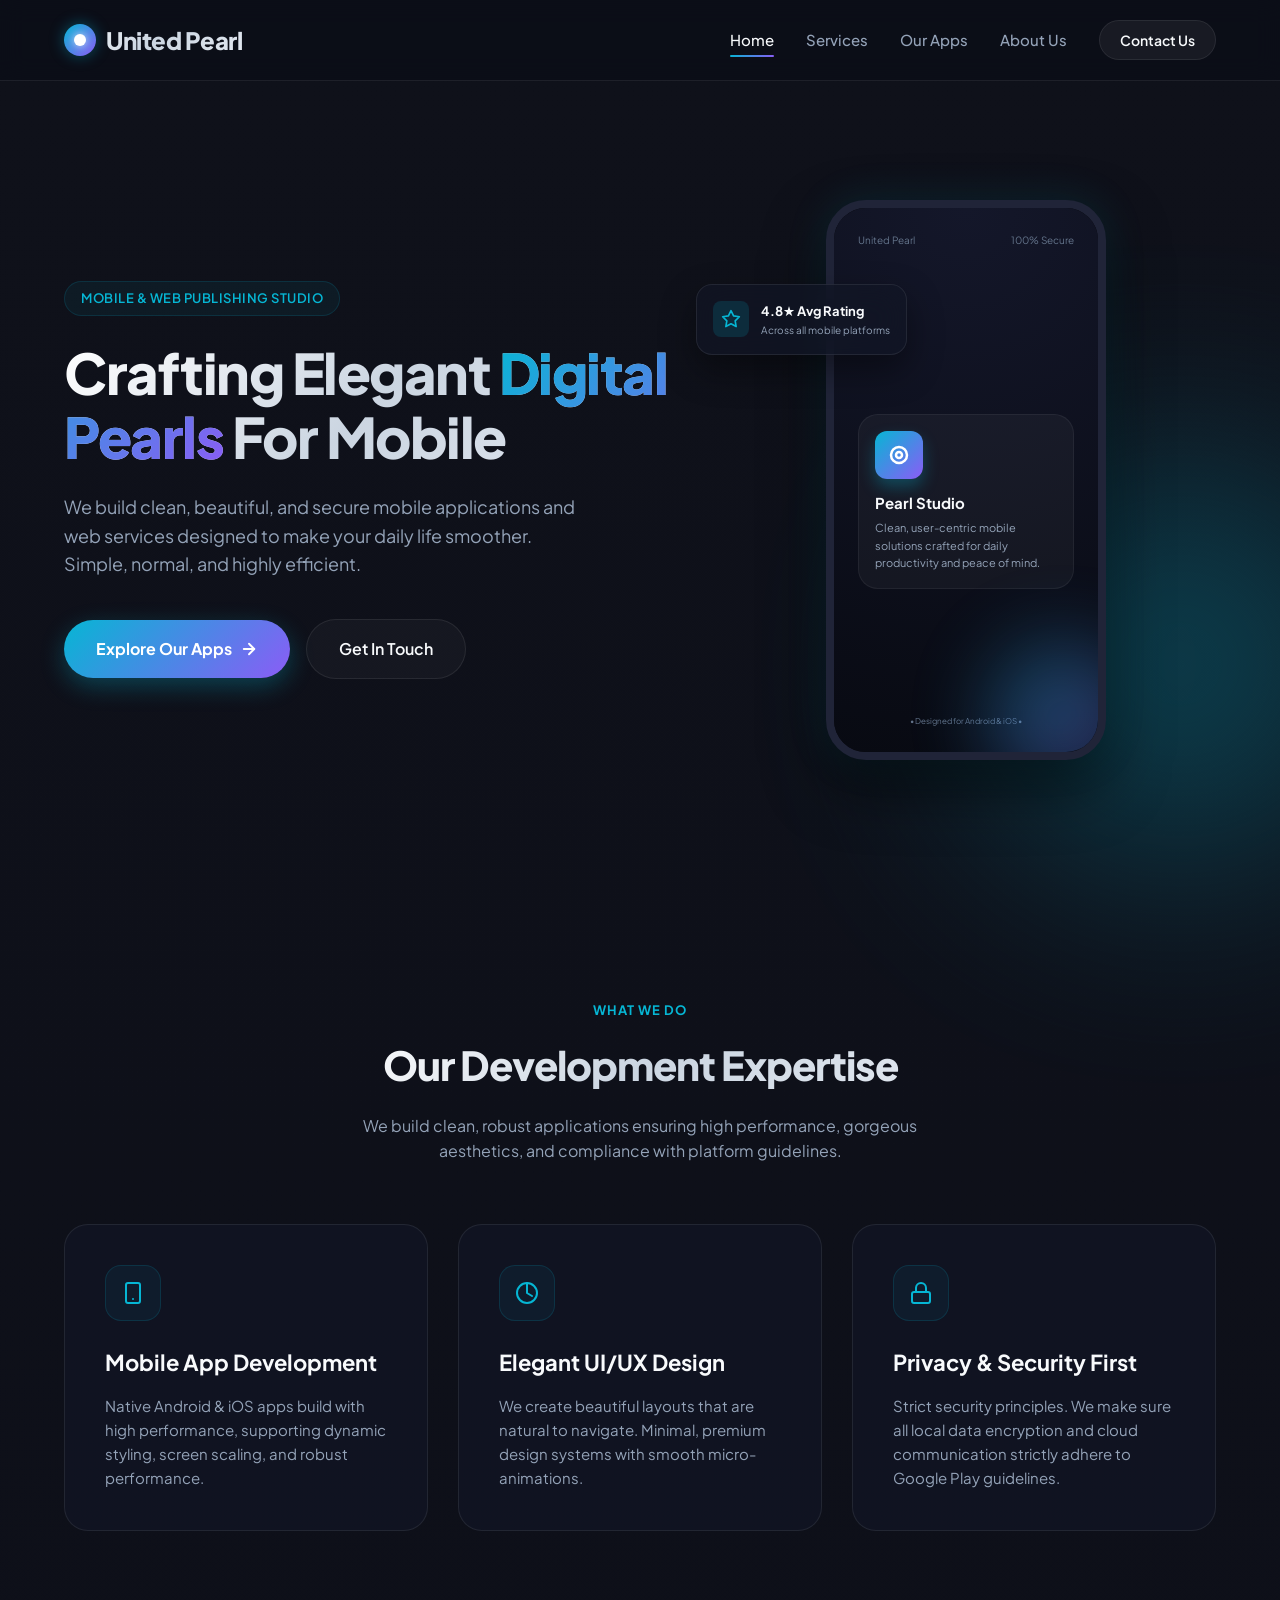
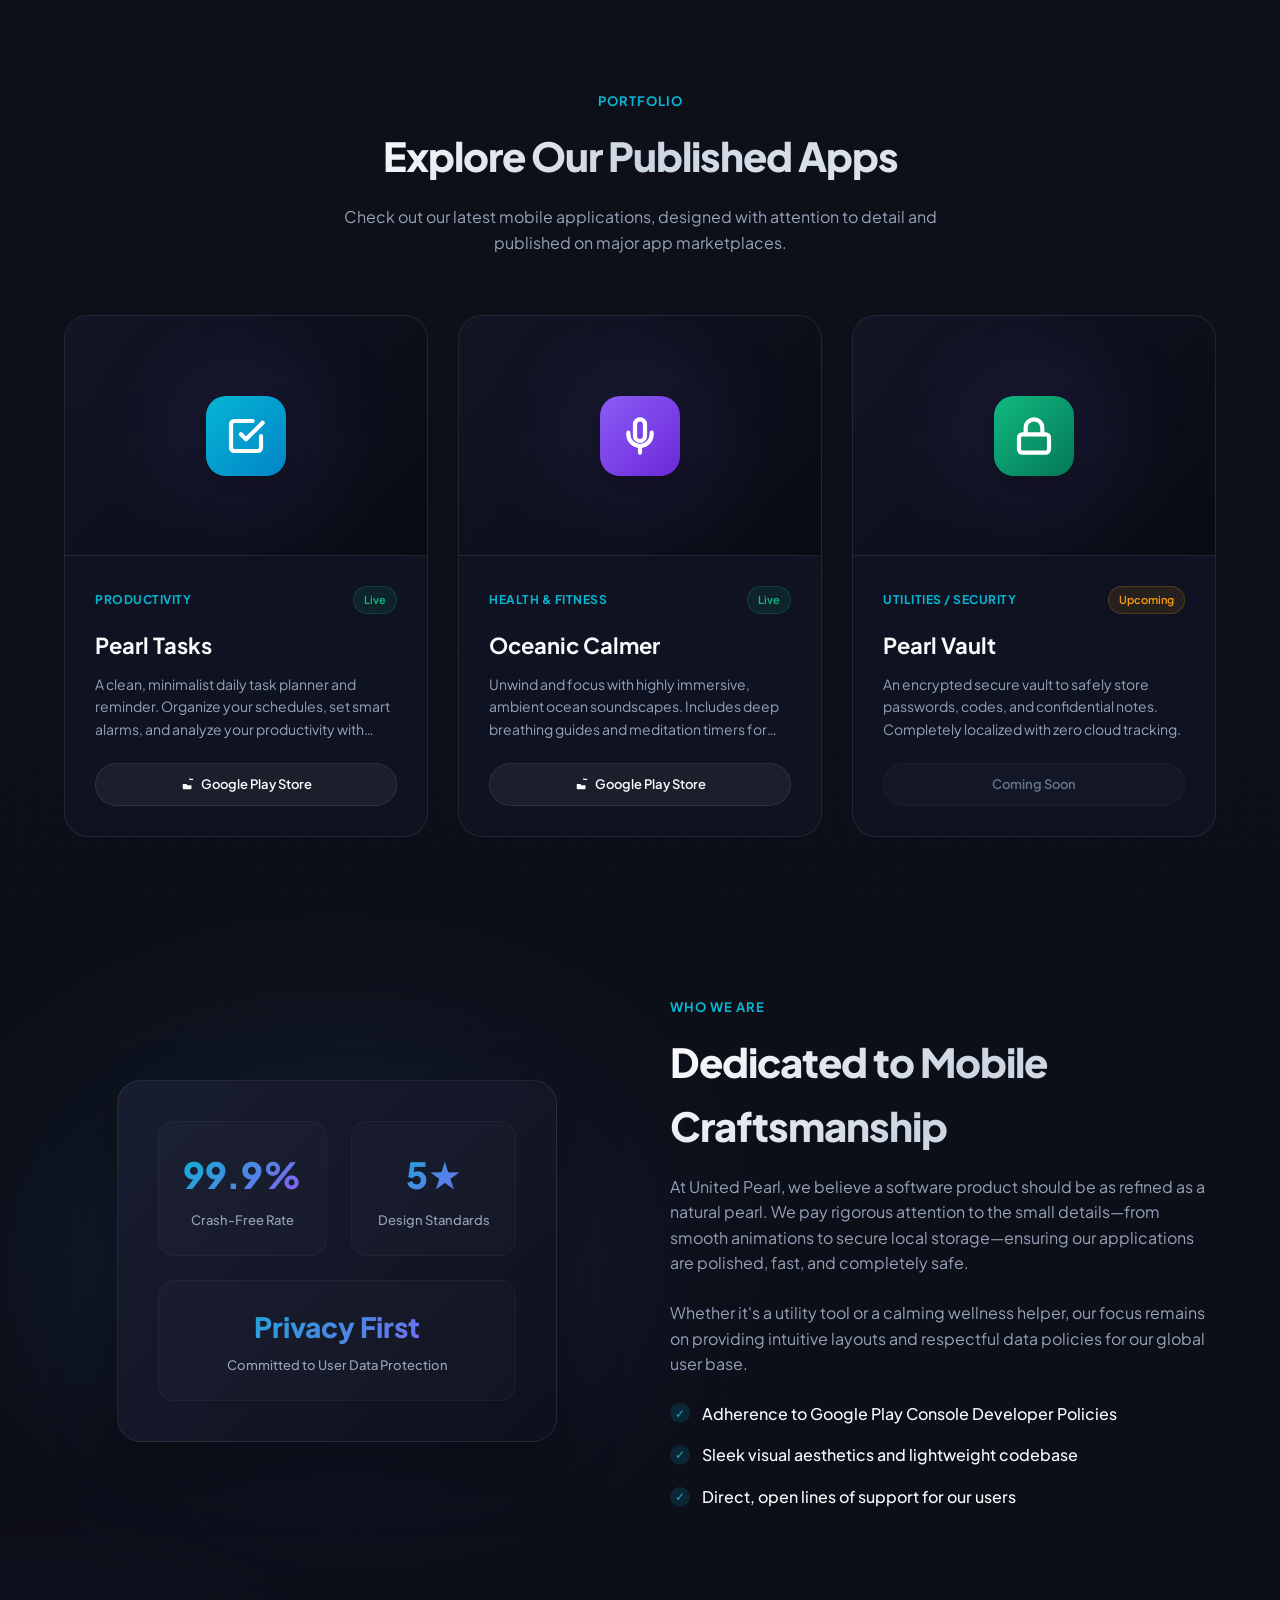
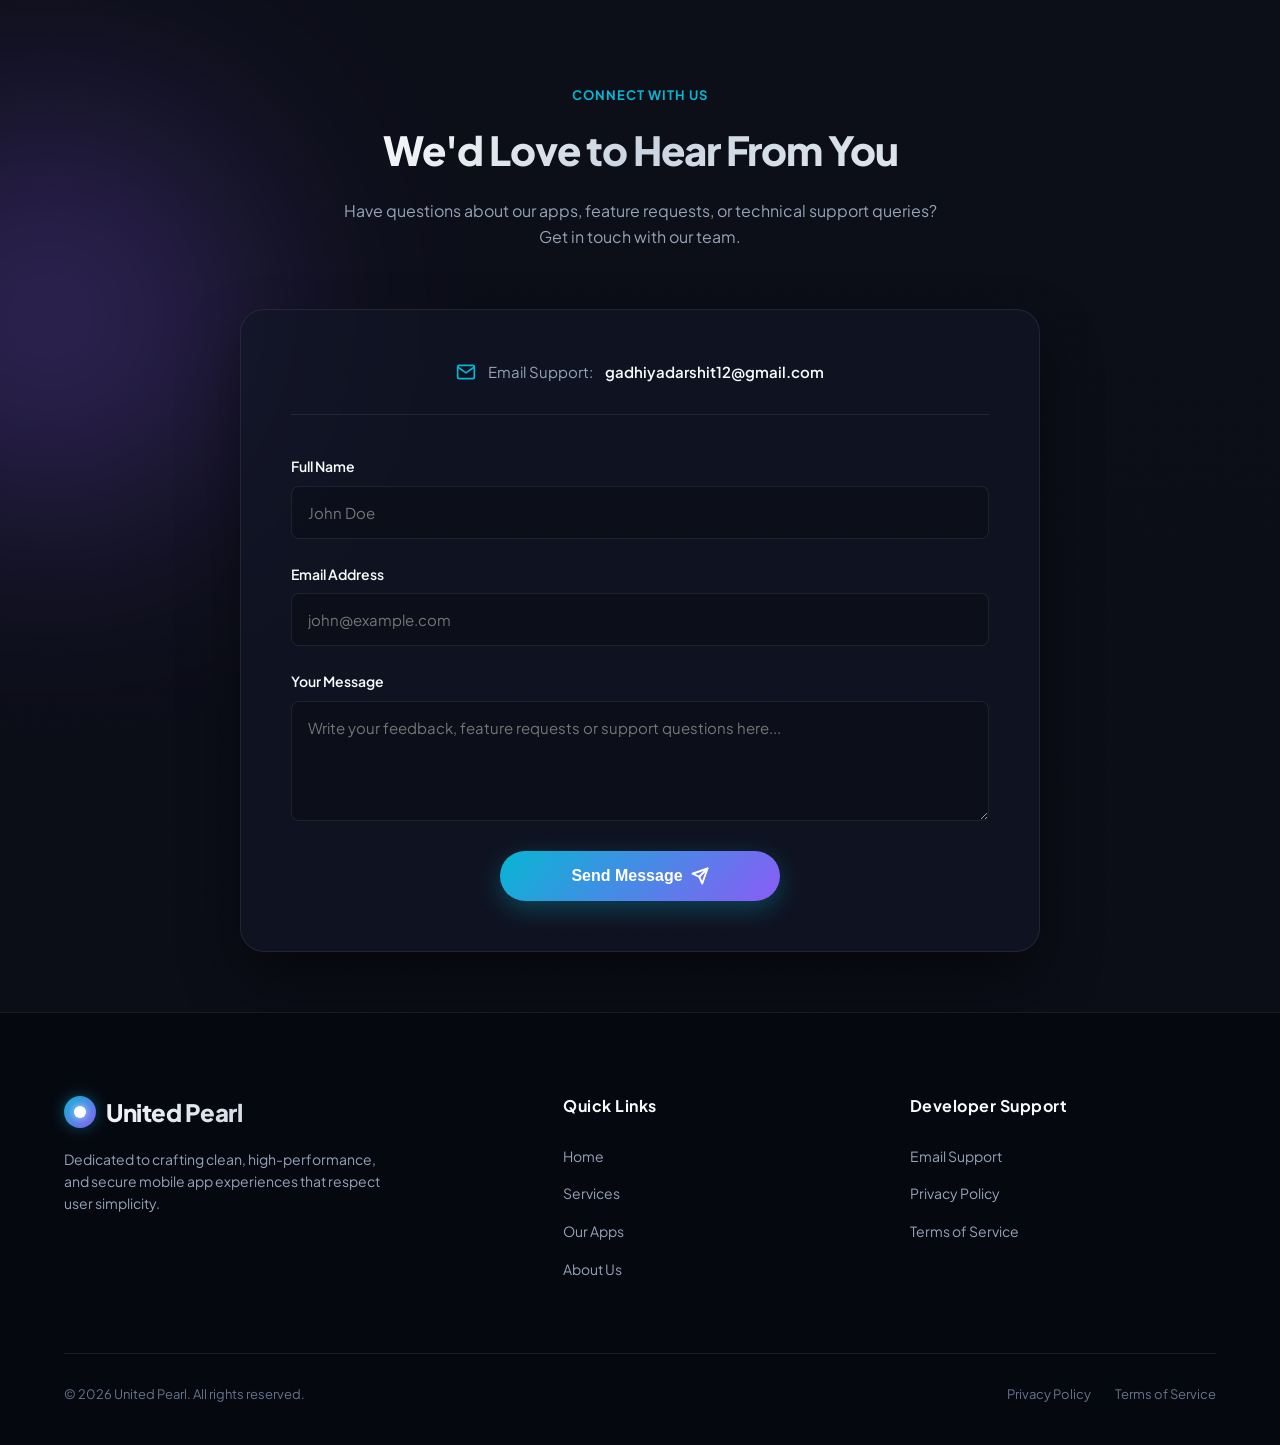
==== commit da513cdf: "Remove 1M+ Downloads card from hero section" ====
--- a/index.html
+++ b/index.html
@@ -97,16 +97,7 @@
           <div class="phone-glow-elements"></div>
         </div>
 
-        <!-- Floating Card 2 -->
-        <div class="hero-floating-card card-2">
-          <div class="floating-icon" style="color: var(--accent-secondary); background: rgba(139, 92, 246, 0.15)">
-            <svg width="20" height="20" viewBox="0 0 24 24" fill="none" stroke="currentColor" stroke-width="2" stroke-linecap="round" stroke-linejoin="round"><path d="M21 15v4a2 2 0 0 1-2 2H5a2 2 0 0 1-2-2v-4"></path><polyline points="7 10 12 15 17 10"></polyline><line x1="12" y1="15" x2="12" y2="3"></line></svg>
-          </div>
-          <div>
-            <div class="floating-text-title">1M+ Downloads</div>
-            <div class="floating-text-desc">Global trusted users</div>
-          </div>
-        </div>
+
       </div>
     </div>
   </section>
